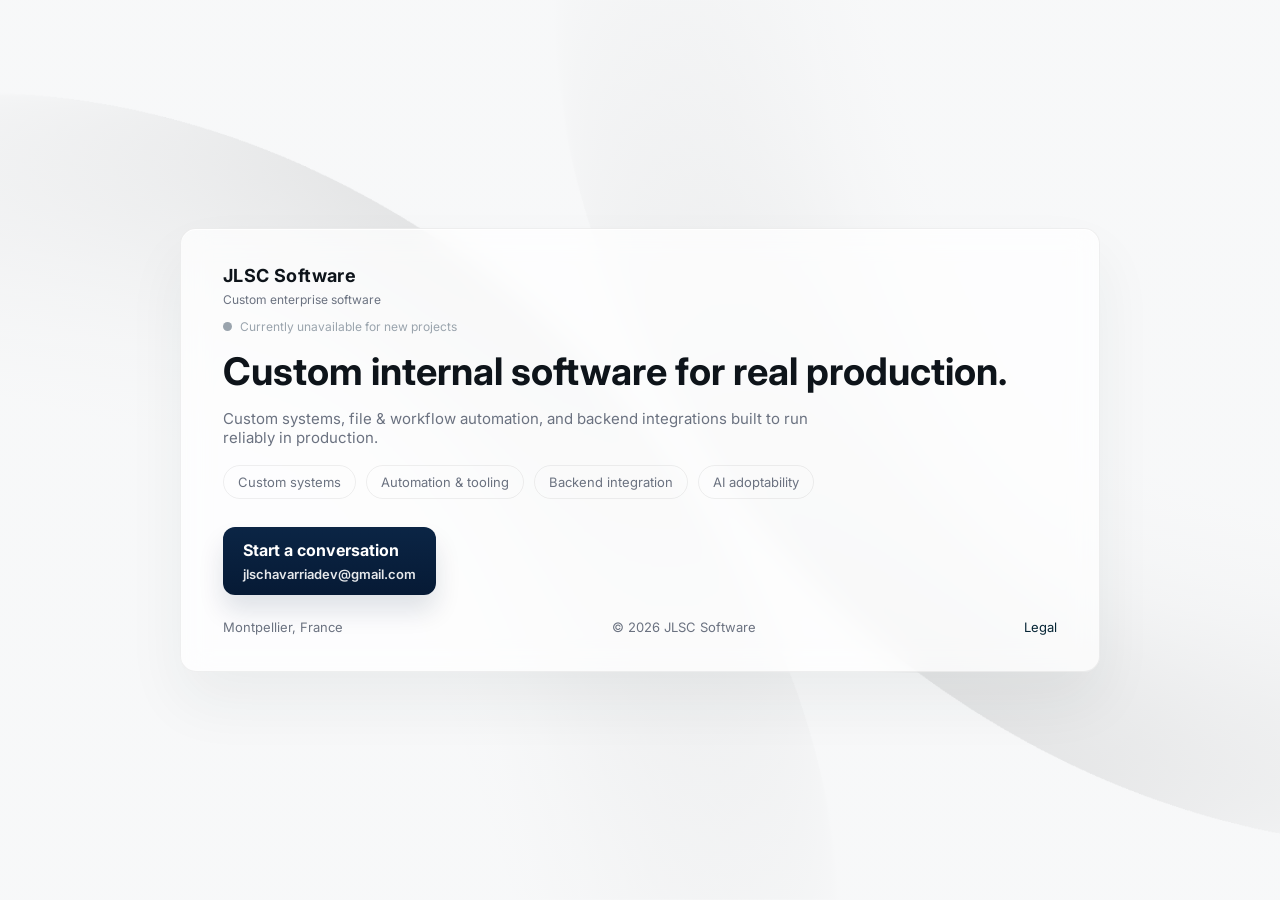
==== index.html @ e2b8649c "op" ====
<!doctype html>
<html lang="en">

<head>
    <meta charset="utf-8" />
    <meta name="viewport" content="width=device-width,initial-scale=1,viewport-fit=cover" />
    <title>JLSC Software — Custom enterprise software</title>
    <meta name="description"
        content="JLSC Software — Production-ready internal tools, workflow & file automation. Montpellier, France." />
    <meta name="theme-color" content="#07090b" />

    <!-- Favicons -->
    <link rel="icon" type="image/png" sizes="32x32" href="./JLSC logo.png">
    <link rel="apple-touch-icon" sizes="180x180" href="./JLSC logo.png">

    <!-- Font -->
    <link href="https://fonts.googleapis.com/css2?family=Inter:wght@300;400;600;700&display=swap" rel="stylesheet">

    <link rel="stylesheet" href="styles.css">
</head>

<body>
    <main class="stage" id="stage">
        <div class="card" role="region" aria-labelledby="brand-title">
            <div class="card-top">
                <div class="brand-row">
                    <div class="brand" id="brand-title">JLSC Software</div>
                    <div class="descriptor">Custom enterprise software</div>
                    <div class="availability unavailable" title="Currently not accepting new projects">Currently
                        unavailable for new projects</div>
                </div>
            </div>

            <h1 class="headline">Custom internal software for real production.</h1>
            <p class="sub">Custom systems, file & workflow automation, and backend integrations built to run reliably in
                production.</p>

            <ul class="tags" aria-hidden="true">
                <li>Custom systems</li>
                <li>Automation & tooling</li>
                <li>Backend integration</li>
                <li>AI adoptability</li>
            </ul>

            <div class="actions">
                <a class="btn" href="mailto:jlschavarriadev@gmail.com">
                    <span class="btn-main">Start a conversation</span>
                    <span class="btn-sub">jlschavarriadev@gmail.com</span>
                </a>
            </div>

            <div class="meta">
                <span>Montpellier, France</span>
                <span>© <span id="year"></span> JLSC Software</span>
                <a class="legal-link" href="/legal.html">Legal</a>
            </div>
        </div>
    </main>

    <script>

        document.getElementById('year').textContent = new Date().getFullYear();
        
    </script>

</body>

</html>
---- styles.css ----
:root{
  --text: #e6eef3;
  --muted: #9aa4ad;
  --primary: #0b2545;
  --accent: #08b6a8;
  --radius: 16px;
  --font: "Inter", system-ui, -apple-system, BlinkMacSystemFont, "Segoe UI", Roboto, "Helvetica Neue", Arial, sans-serif;
  --card-bg-dark: rgba(18,22,28,0.64);
  --card-bg-light: rgba(255,255,255,0.72);
}

/* reset */
*{box-sizing:border-box}
html,body{height:100%}
body{
  margin:0;
  font-family:var(--font);
  color:var(--text);
  overflow:hidden;
  --bg-dark-overlay: rgba(7,9,11,0.65);
  background-color:#07090b;
  background-image:
    linear-gradient(var(--bg-dark-overlay), var(--bg-dark-overlay)),
    url("./AdobeStock_1867431796.jpeg");
  background-size:cover;
  background-position:center;
  background-repeat:no-repeat;
  display:flex;
  align-items:center;
  justify-content:center;
  padding:24px;
}

/* layout */
.stage{width:100%;display:flex;justify-content:center}

/* card */
.card{
  width:min(920px,96%);
  padding:36px 42px;
  border-radius:var(--radius);
  display:flex;
  flex-direction:column;
  gap:18px;
  align-items:flex-start;

  /* glass */
  background: var(--card-bg-dark);
  backdrop-filter: blur(14px) saturate(140%);
  -webkit-backdrop-filter: blur(14px) saturate(140%);

  border:1px solid rgba(255,255,255,0.06);
  box-shadow:
    0 24px 60px rgba(3,7,12,0.66),
    inset 0 1px 0 rgba(255,255,255,0.02);
}

/* top row: brand + controls */
.card-top{display:flex;align-items:flex-start;width:100%;justify-content:space-between;gap:16px}
.brand-row{display:flex;flex-direction:column;gap:6px}
.brand{font-size:18px;font-weight:700;letter-spacing:0.4px}
.descriptor{font-size:12px;color:var(--muted)}
.availability{font-size:12px;color:var(--muted);display:inline-flex;align-items:center;gap:8px;margin-top:6px}
.availability::before{content:"";width:9px;height:9px;border-radius:999px;background:#7f8b92;display:inline-block}
.availability.unavailable{color:#9aa4ad}
.availability.unavailable::before{background:#9aa4ad}

/* controls */
.controls{display:flex;gap:8px;align-items:center}
.theme-toggle{
  background: transparent;border:1px solid rgba(255,255,255,0.04);
  padding:8px 10px;border-radius:8px;color:var(--text);cursor:pointer;font-size:16px;
  backdrop-filter: blur(6px);
}
.theme-toggle:hover{background:rgba(255,255,255,0.02)}

/* content */
.headline{margin:0;font-size:clamp(26px,4vw,38px);font-weight:700;line-height:1.05}
.sub{margin:0;max-width:75%;font-size:15px;color:var(--muted)}
.tags{display:flex;gap:10px;list-style:none;padding:0;margin:0 0 6px 0;flex-wrap:wrap}
.tags li{font-size:13px;padding:8px 14px;border-radius:999px;border:1px solid rgba(255,255,255,0.08);color:var(--muted);background:transparent}

/* actions */
.actions{margin-top:4px}
.btn{
  display:inline-flex;flex-direction:column;align-items:flex-start;gap:6px;
  padding:13px 20px;border-radius:12px;background:linear-gradient(180deg,var(--primary), #061a35);
  color:#fff;text-decoration:none;font-weight:700;box-shadow:0 12px 30px rgba(8,38,65,0.35);
}
.btn-sub{font-weight:600;opacity:0.9;font-size:13px;display:block}

/* meta row */
.meta{display:flex;gap:18px;color:var(--muted);font-size:13px;margin-top:6px;align-self:stretch;justify-content:space-between;align-items:center}
.legal-link{color:#8a4fed;text-decoration:none;font-size:13px}
.legal-link:hover{text-decoration:underline}

/* responsive adjustments */
@media (max-height:620px){ .card{padding:22px;gap:12px} .sub{max-width:100%} }
@media (max-width:420px){ .card{padding:18px} .brand{font-size:15px} .headline{font-size:20px} .meta{flex-direction:column;align-items:flex-start;gap:6px} }

/* -------------------------
   Light theme (prefers-color-scheme or data-theme=light)
   improved contrasts and softer shadows
   ------------------------- */

/* system preference */
@media (prefers-color-scheme: light){
  :root { color-scheme: light; }
  body{
    color:#0e141a;
    background-color: #f6f8fa;
    background-image:
      linear-gradient(rgba(246,247,248,0.82), rgba(246,247,248,0.82)),
      url("./Camada 1 (2)@300x-100.jpg");
    background-size:cover;background-position:center;
  }
  .card{
    background: var(--card-bg-light);
    border:1px solid rgba(0,0,0,0.06);
    box-shadow:
      0 30px 60px rgba(32,45,53,0.06),
      inset 0 1px 0 rgba(255,255,255,0.9);
  }
  .descriptor,.sub,.tags li,.meta{color:#6b7280}
  .tags li{border-color:rgba(0,0,0,0.06)}
  .theme-toggle{border-color:rgba(0,0,0,0.06);color:#0e141a}
  .btn{background: linear-gradient(180deg,#0b2545,#061a35);box-shadow: 0 16px 26px rgba(11,37,69,0.12)}
  .legal-link{color:#062535; text-decoration:none;font-size:13px}
}

/* explicit user choice override (button) */
:root[data-theme="light"] {
  color-scheme: light;
}
:root[data-theme="light"] body { /* not needed, just in case */ }

/* small legal page layout override (we reuse styles.css) */
.legal-page body{ background: #f8fafc; }
.legal-container{
  max-width:880px;margin:56px auto;padding:36px;background:transparent;color:inherit;font-size:15px;
}
.legal-container h1{font-size:22px;margin-bottom:6px}
.legal-container section{margin:18px 0}
.legal-container a{color:#0b2545}
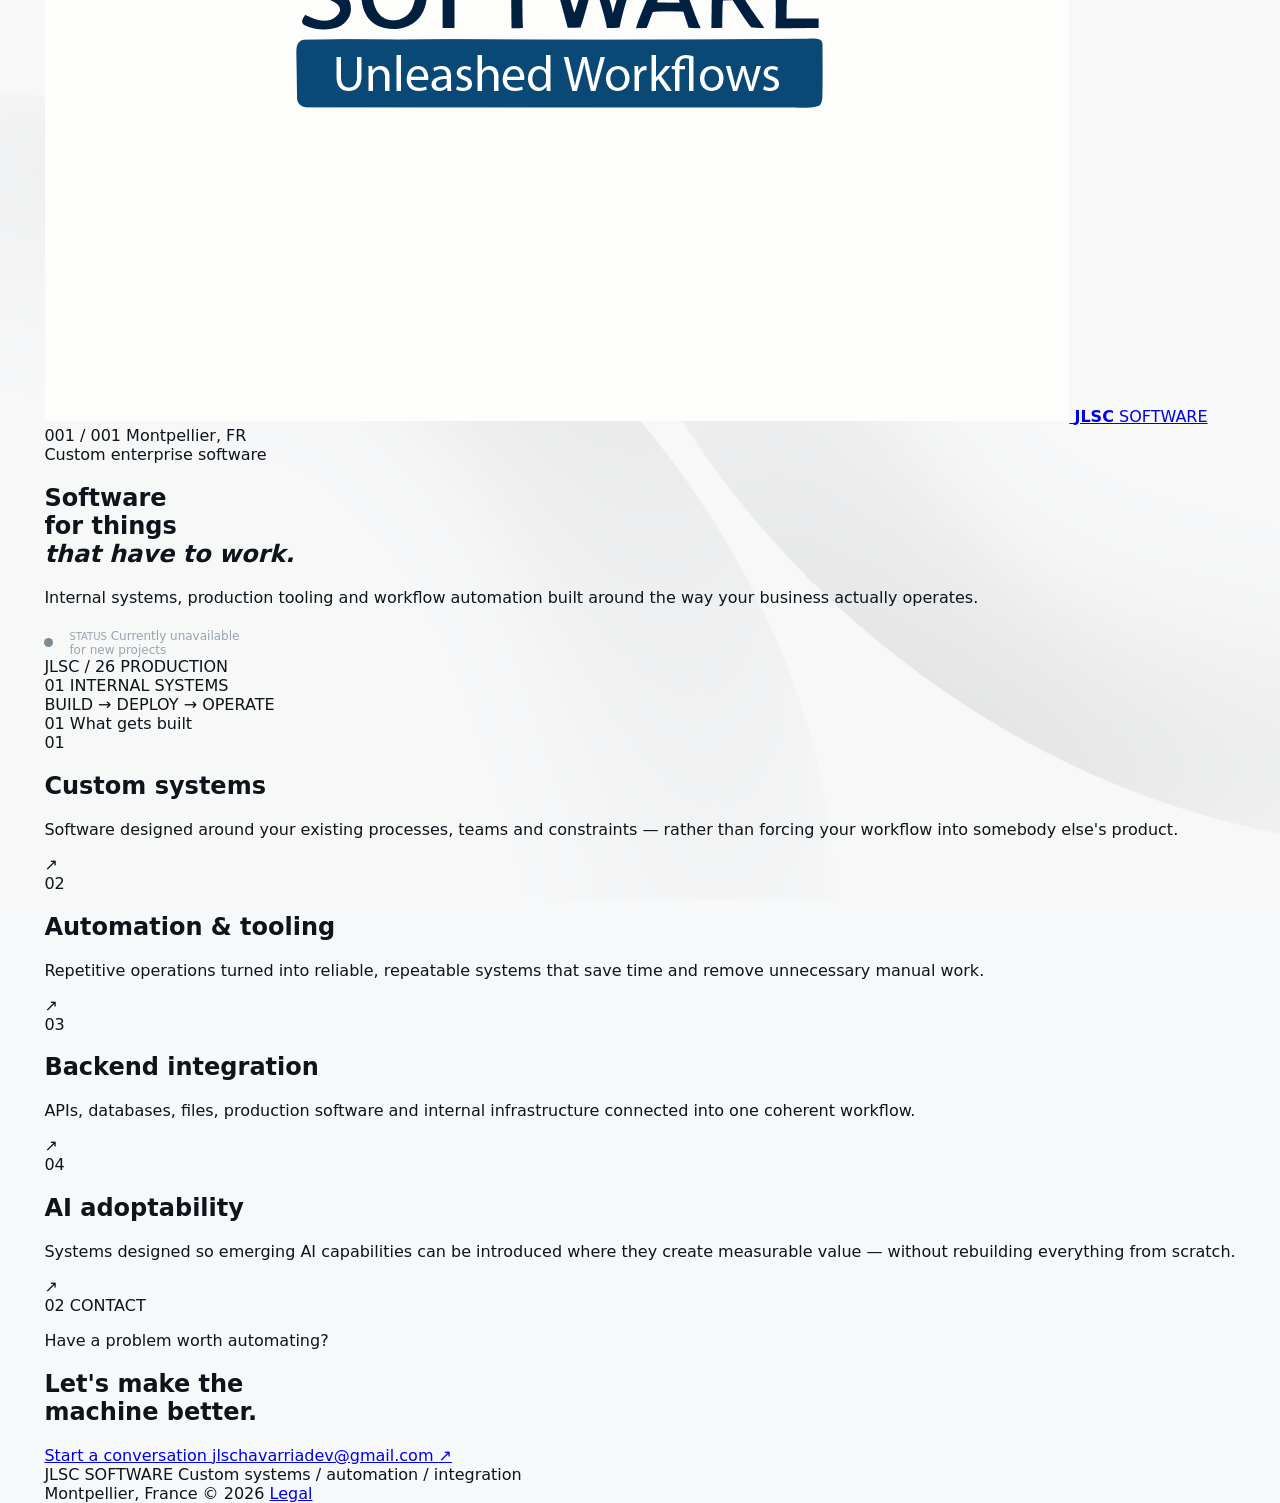
==== commit 106c4608: "Update metadata and content in index.html" ====
--- a/index.html
+++ b/index.html
@@ -3,66 +3,370 @@
 
 <head>
     <meta charset="utf-8" />
-    <meta name="viewport" content="width=device-width,initial-scale=1,viewport-fit=cover" />
-    <title>JLSC Software — Custom enterprise software</title>
-    <meta name="description"
-        content="JLSC Software — Production-ready internal tools, workflow & file automation. Montpellier, France." />
-    <meta name="theme-color" content="#07090b" />
-
-    <!-- Favicons -->
-    <link rel="icon" type="image/png" sizes="32x32" href="./JLSC logo.png">
-    <link rel="apple-touch-icon" sizes="180x180" href="./JLSC logo.png">
-
-    <!-- Font -->
-    <link href="https://fonts.googleapis.com/css2?family=Inter:wght@300;400;600;700&display=swap" rel="stylesheet">
-
-    <link rel="stylesheet" href="styles.css">
+    <meta name="viewport" content="width=device-width, initial-scale=1, viewport-fit=cover" />
+
+    <title>JLSC Software — Systems built for production</title>
+
+    <meta
+        name="description"
+        content="JLSC Software — Custom internal systems, workflow automation and production tooling. Montpellier, France."
+    />
+
+    <meta name="theme-color" content="#11110f" />
+
+    <link rel="icon" type="image/png" sizes="32x32" href="./JLSC logo.png" />
+    <link rel="apple-touch-icon" sizes="180x180" href="./JLSC logo.png" />
+
+    <!-- Fonts -->
+    <link rel="preconnect" href="https://fonts.googleapis.com" />
+    <link rel="preconnect" href="https://fonts.gstatic.com" crossorigin />
+
+    <link
+        href="https://fonts.googleapis.com/css2?family=DM+Mono:wght@300;400;500&family=Manrope:wght@400;500;600;700;800&display=swap"
+        rel="stylesheet"
+    />
+
+    <link rel="stylesheet" href="styles.css" />
 </head>
 
 <body>
-    <main class="stage" id="stage">
-        <div class="card" role="region" aria-labelledby="brand-title">
-            <div class="card-top">
-                <div class="brand-row">
-                    <div class="brand" id="brand-title">JLSC Software</div>
-                    <div class="descriptor">Custom enterprise software</div>
-                    <div class="availability unavailable" title="Currently not accepting new projects">Currently
-                        unavailable for new projects</div>
-                </div>
-            </div>
-
-            <h1 class="headline">Custom internal software for real production.</h1>
-            <p class="sub">Custom systems, file & workflow automation, and backend integrations built to run reliably in
-                production.</p>
-
-            <ul class="tags" aria-hidden="true">
-                <li>Custom systems</li>
-                <li>Automation & tooling</li>
-                <li>Backend integration</li>
-                <li>AI adoptability</li>
-            </ul>
-
-            <div class="actions">
-                <a class="btn" href="mailto:jlschavarriadev@gmail.com">
-                    <span class="btn-main">Start a conversation</span>
-                    <span class="btn-sub">jlschavarriadev@gmail.com</span>
+
+    <div class="noise" aria-hidden="true"></div>
+
+    <div class="grid" aria-hidden="true"></div>
+
+    <main class="site">
+
+        <!-- ─────────────────────────────────────────────
+             HEADER
+        ───────────────────────────────────────────── -->
+
+        <header class="header">
+
+            <a class="identity" href="/" aria-label="JLSC Software home">
+
+                <span class="identity-mark">
+                    <img src="./JLSC logo.png" alt="" />
+                </span>
+
+                <span class="identity-text">
+                    <strong>JLSC</strong>
+                    <span>SOFTWARE</span>
+                </span>
+
+            </a>
+
+            <div class="header-meta">
+
+                <span class="header-index">001 / 001</span>
+
+                <span class="location">
+                    <i></i>
+                    Montpellier, FR
+                </span>
+
+            </div>
+
+        </header>
+
+
+        <!-- ─────────────────────────────────────────────
+             HERO
+        ───────────────────────────────────────────── -->
+
+        <section class="hero">
+
+            <div class="hero-copy">
+
+                <div class="eyebrow">
+                    <span class="eyebrow-line"></span>
+                    <span>Custom enterprise software</span>
+                </div>
+
+                <h1>
+                    Software<br />
+                    for things<br />
+                    <em>that have to work.</em>
+                </h1>
+
+                <div class="hero-bottom">
+
+                    <p class="intro">
+                        Internal systems, production tooling and workflow
+                        automation built around the way your business
+                        actually operates.
+                    </p>
+
+                    <div class="availability">
+
+                        <span class="status-dot"></span>
+
+                        <span>
+                            <small>STATUS</small>
+                            Currently unavailable<br />
+                            for new projects
+                        </span>
+
+                    </div>
+
+                </div>
+
+            </div>
+
+
+            <!-- Visual panel -->
+
+            <div class="visual">
+
+                <div class="visual-image"></div>
+
+                <div class="visual-overlay"></div>
+
+                <div class="visual-label label-top">
+                    <span>JLSC / 26</span>
+                    <span>PRODUCTION</span>
+                </div>
+
+                <div class="visual-label label-bottom">
+                    <span>01</span>
+                    <span>INTERNAL SYSTEMS</span>
+                </div>
+
+                <div class="visual-cross cross-one"></div>
+                <div class="visual-cross cross-two"></div>
+
+                <div class="visual-caption">
+                    <span>BUILD</span>
+                    <span>→</span>
+                    <span>DEPLOY</span>
+                    <span>→</span>
+                    <span>OPERATE</span>
+                </div>
+
+            </div>
+
+        </section>
+
+
+        <!-- ─────────────────────────────────────────────
+             SERVICES
+        ───────────────────────────────────────────── -->
+
+        <section class="services">
+
+            <div class="section-heading">
+
+                <span class="section-number">01</span>
+
+                <span class="section-title">
+                    What gets built
+                </span>
+
+                <span class="section-rule"></span>
+
+            </div>
+
+
+            <div class="service-grid">
+
+                <article class="service">
+
+                    <span class="service-number">01</span>
+
+                    <h2>Custom systems</h2>
+
+                    <p>
+                        Software designed around your existing processes,
+                        teams and constraints — rather than forcing your
+                        workflow into somebody else's product.
+                    </p>
+
+                    <span class="service-arrow">↗</span>
+
+                </article>
+
+
+                <article class="service">
+
+                    <span class="service-number">02</span>
+
+                    <h2>Automation & tooling</h2>
+
+                    <p>
+                        Repetitive operations turned into reliable,
+                        repeatable systems that save time and remove
+                        unnecessary manual work.
+                    </p>
+
+                    <span class="service-arrow">↗</span>
+
+                </article>
+
+
+                <article class="service">
+
+                    <span class="service-number">03</span>
+
+                    <h2>Backend integration</h2>
+
+                    <p>
+                        APIs, databases, files, production software and
+                        internal infrastructure connected into one coherent
+                        workflow.
+                    </p>
+
+                    <span class="service-arrow">↗</span>
+
+                </article>
+
+
+                <article class="service">
+
+                    <span class="service-number">04</span>
+
+                    <h2>AI adoptability</h2>
+
+                    <p>
+                        Systems designed so emerging AI capabilities can be
+                        introduced where they create measurable value —
+                        without rebuilding everything from scratch.
+                    </p>
+
+                    <span class="service-arrow">↗</span>
+
+                </article>
+
+            </div>
+
+        </section>
+
+
+        <!-- ─────────────────────────────────────────────
+             CTA
+        ───────────────────────────────────────────── -->
+
+        <section class="contact">
+
+            <div class="contact-index">
+                <span>02</span>
+                <span>CONTACT</span>
+            </div>
+
+            <div class="contact-main">
+
+                <p class="contact-kicker">
+                    Have a problem worth automating?
+                </p>
+
+                <h2>
+                    Let's make the<br />
+                    machine better.
+                </h2>
+
+                <a
+                    class="contact-button"
+                    href="mailto:jlschavarriadev@gmail.com"
+                >
+
+                    <span class="button-label">
+                        Start a conversation
+                    </span>
+
+                    <span class="button-email">
+                        jlschavarriadev@gmail.com
+                    </span>
+
+                    <span class="button-arrow">
+                        ↗
+                    </span>
+
                 </a>
-            </div>
-
-            <div class="meta">
-                <span>Montpellier, France</span>
-                <span>© <span id="year"></span> JLSC Software</span>
-                <a class="legal-link" href="/legal.html">Legal</a>
-            </div>
-        </div>
+
+            </div>
+
+        </section>
+
+
+        <!-- ─────────────────────────────────────────────
+             FOOTER
+        ───────────────────────────────────────────── -->
+
+        <footer class="footer">
+
+            <div class="footer-left">
+
+                <span class="footer-brand">
+                    JLSC SOFTWARE
+                </span>
+
+                <span>
+                    Custom systems / automation / integration
+                </span>
+
+            </div>
+
+            <div class="footer-right">
+
+                <span>
+                    Montpellier, France
+                </span>
+
+                <span>
+                    © <span id="year"></span>
+                </span>
+
+                <a href="./legal.html">
+                    Legal
+                </a>
+
+            </div>
+
+        </footer>
+
     </main>
 
+
     <script>
-
-        document.getElementById('year').textContent = new Date().getFullYear();
-        
+        document.getElementById("year").textContent =
+            new Date().getFullYear();
+
+
+        /*
+         * Very subtle pointer interaction.
+         * The image shifts by only a few pixels,
+         * giving the page a little life without
+         * turning it into an animation showcase.
+         */
+
+        const visual = document.querySelector(".visual");
+
+        if (visual && window.matchMedia("(pointer: fine)").matches) {
+
+            visual.addEventListener("mousemove", (event) => {
+
+                const rect = visual.getBoundingClientRect();
+
+                const x =
+                    ((event.clientX - rect.left) / rect.width - 0.5) * 2;
+
+                const y =
+                    ((event.clientY - rect.top) / rect.height - 0.5) * 2;
+
+                visual.style.setProperty("--mx", `${x * 8}px`);
+                visual.style.setProperty("--my", `${y * 8}px`);
+
+            });
+
+            visual.addEventListener("mouseleave", () => {
+
+                visual.style.setProperty("--mx", "0px");
+                visual.style.setProperty("--my", "0px");
+
+            });
+
+        }
     </script>
 
 </body>
 
-</html>+</html>
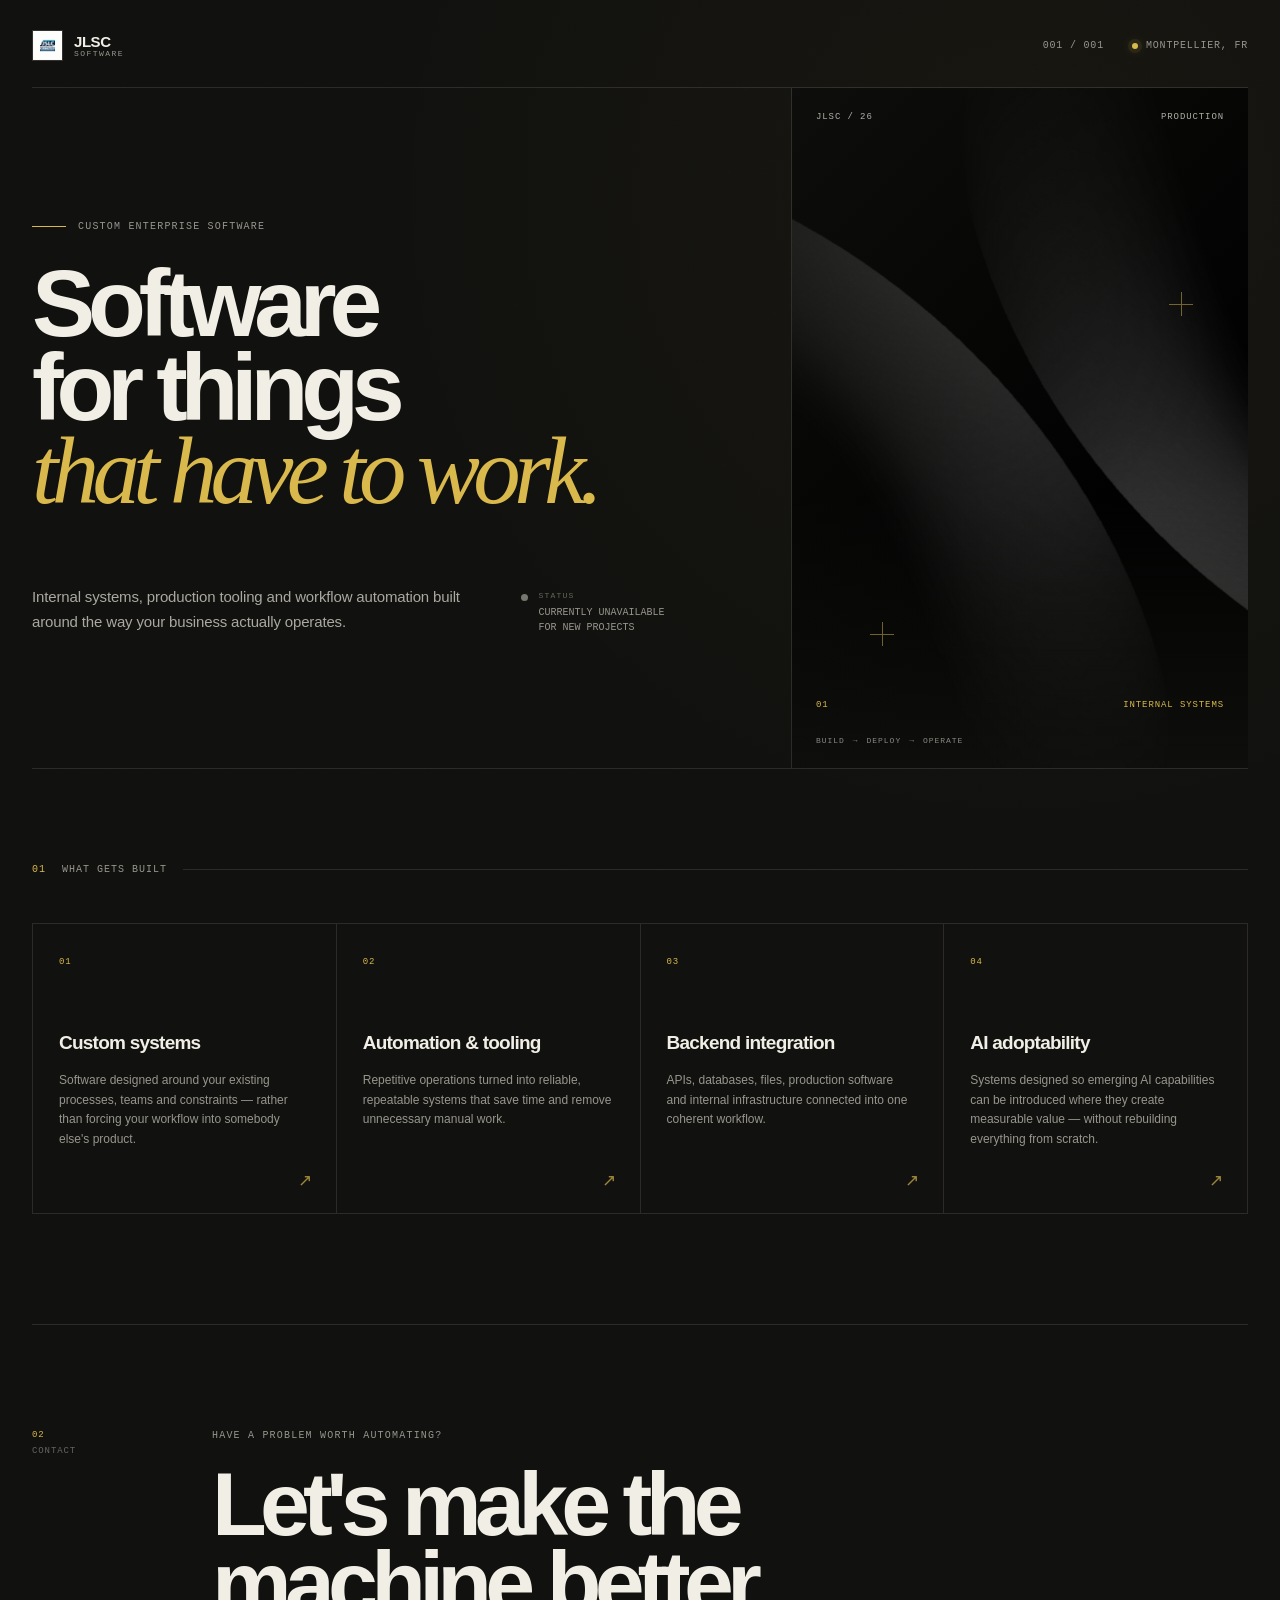
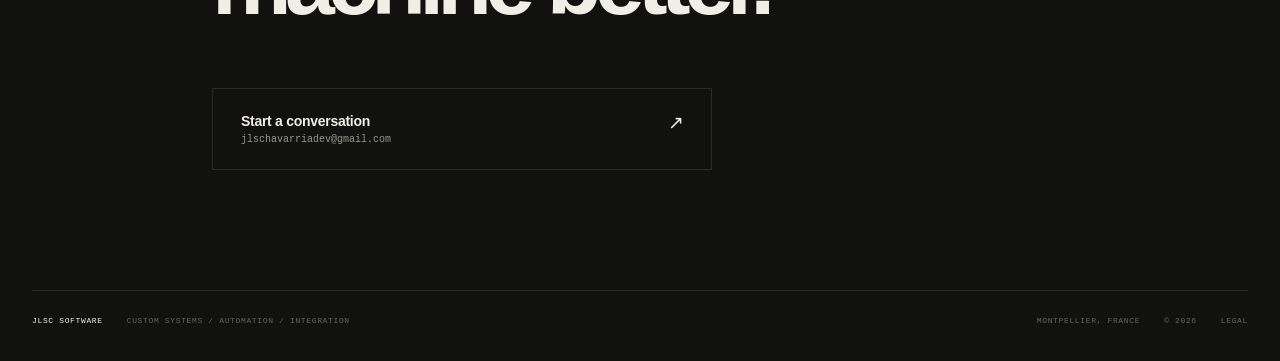
==== commit 0159b267: "Update index.html" ====
--- a/index.html
+++ b/index.html
@@ -26,27 +26,1331 @@
         rel="stylesheet"
     />
 
-    <link rel="stylesheet" href="styles.css" />
+    <style>
+
+        /* =========================================================
+           JLSC SOFTWARE
+           ========================================================= */
+
+        :root {
+            --bg: #11110f;
+            --bg-soft: #171714;
+
+            --text: #f1eee5;
+            --muted: #97958d;
+            --muted-dark: #66655f;
+
+            --accent: #d9b84c;
+            --accent-soft: rgba(217, 184, 76, 0.15);
+
+            --line: rgba(241, 238, 229, 0.12);
+            --line-soft: rgba(241, 238, 229, 0.07);
+
+            --serif: Georgia, "Times New Roman", serif;
+
+            --sans:
+                "Manrope",
+                -apple-system,
+                BlinkMacSystemFont,
+                "Segoe UI",
+                sans-serif;
+
+            --mono:
+                "DM Mono",
+                "SFMono-Regular",
+                Consolas,
+                monospace;
+
+            --max-width: 1440px;
+        }
+
+
+        /* =========================================================
+           RESET
+           ========================================================= */
+
+        * {
+            box-sizing: border-box;
+        }
+
+        html {
+            min-height: 100%;
+            background: var(--bg);
+            scroll-behavior: smooth;
+        }
+
+        body {
+            min-height: 100vh;
+            margin: 0;
+
+            background:
+                radial-gradient(
+                    circle at 80% 10%,
+                    rgba(217, 184, 76, 0.035),
+                    transparent 32%
+                ),
+                var(--bg);
+
+            color: var(--text);
+
+            font-family: var(--sans);
+
+            overflow-x: hidden;
+        }
+
+        a {
+            color: inherit;
+        }
+
+        a,
+        button {
+            -webkit-tap-highlight-color: transparent;
+        }
+
+
+        /* =========================================================
+           ATMOSPHERE
+           ========================================================= */
+
+        .noise {
+            position: fixed;
+            inset: 0;
+
+            z-index: 20;
+
+            pointer-events: none;
+
+            opacity: 0.035;
+
+            background-image: url("data:image/svg+xml,%3Csvg viewBox='0 0 180 180' xmlns='http://www.w3.org/2000/svg'%3E%3Cfilter id='n'%3E%3CfeTurbulence type='fractalNoise' baseFrequency='.9' numOctaves='4' stitchTiles='stitch'/%3E%3C/filter%3E%3Crect width='100%25' height='100%25' filter='url(%23n)' opacity='.8'/%3E%3C/svg%3E");
+
+            mix-blend-mode: soft-light;
+        }
+
+
+        .grid {
+            position: fixed;
+            inset: 0;
+
+            pointer-events: none;
+
+            opacity: 0.035;
+
+            background-image:
+                linear-gradient(
+                    90deg,
+                    transparent 49.9%,
+                    rgba(255,255,255,0.5) 50%,
+                    transparent 50.1%
+                ),
+                linear-gradient(
+                    0deg,
+                    transparent 49.9%,
+                    rgba(255,255,255,0.5) 50%,
+                    transparent 50.1%
+                );
+
+            background-size: 120px 120px;
+        }
+
+
+        /* =========================================================
+           SITE
+           ========================================================= */
+
+        .site {
+            position: relative;
+
+            width: min(
+                var(--max-width),
+                calc(100% - 64px)
+            );
+
+            margin: 0 auto;
+
+            padding: 30px 0 34px;
+        }
+
+
+        /* =========================================================
+           HEADER
+           ========================================================= */
+
+        .header {
+            display: flex;
+
+            align-items: center;
+            justify-content: space-between;
+
+            padding-bottom: 26px;
+
+            border-bottom: 1px solid var(--line);
+
+            animation: appear 0.8s ease both;
+        }
+
+
+        .identity {
+            display: inline-flex;
+
+            align-items: center;
+
+            gap: 11px;
+
+            text-decoration: none;
+        }
+
+
+        .identity-mark {
+            width: 31px;
+            height: 31px;
+
+            display: grid;
+            place-items: center;
+
+            overflow: hidden;
+
+            border: 1px solid var(--line);
+
+            background: #171714;
+        }
+
+
+        .identity-mark img {
+            width: 100%;
+            height: 100%;
+
+            object-fit: contain;
+        }
+
+
+        .identity-text {
+            display: flex;
+
+            flex-direction: column;
+
+            gap: 1px;
+
+            line-height: 1;
+        }
+
+
+        .identity-text strong {
+            font-size: 15px;
+
+            font-weight: 800;
+
+            letter-spacing: -0.03em;
+        }
+
+
+        .identity-text span {
+            color: var(--muted);
+
+            font-family: var(--mono);
+
+            font-size: 8px;
+
+            letter-spacing: 0.18em;
+        }
+
+
+        .header-meta {
+            display: flex;
+
+            align-items: center;
+
+            gap: 28px;
+
+            color: var(--muted);
+
+            font-family: var(--mono);
+
+            font-size: 10px;
+
+            letter-spacing: 0.08em;
+
+            text-transform: uppercase;
+        }
+
+
+        .location {
+            display: flex;
+
+            align-items: center;
+
+            gap: 8px;
+        }
+
+
+        .location i {
+            width: 6px;
+            height: 6px;
+
+            border-radius: 50%;
+
+            background: var(--accent);
+
+            box-shadow:
+                0 0 0 4px rgba(217,184,76,0.08),
+                0 0 12px rgba(217,184,76,0.4);
+        }
+
+
+        /* =========================================================
+           HERO
+           ========================================================= */
+
+        .hero {
+            display: grid;
+
+            grid-template-columns:
+                minmax(0, 1.25fr)
+                minmax(360px, 0.75fr);
+
+            min-height: 680px;
+
+            border-bottom: 1px solid var(--line);
+
+            animation: appear 0.9s 0.08s ease both;
+        }
+
+
+        .hero-copy {
+            display: flex;
+
+            flex-direction: column;
+
+            justify-content: center;
+
+            padding:
+                90px
+                clamp(40px, 7vw, 110px)
+                90px
+                0;
+
+            border-right: 1px solid var(--line);
+        }
+
+
+        .eyebrow {
+            display: flex;
+
+            align-items: center;
+
+            gap: 12px;
+
+            margin-bottom: 30px;
+
+            color: var(--muted);
+
+            font-family: var(--mono);
+
+            font-size: 10px;
+
+            letter-spacing: 0.12em;
+
+            text-transform: uppercase;
+        }
+
+
+        .eyebrow-line {
+            width: 34px;
+            height: 1px;
+
+            background: var(--accent);
+        }
+
+
+        .hero h1 {
+            max-width: 850px;
+
+            margin: 0;
+
+            font-size:
+                clamp(
+                    60px,
+                    7.4vw,
+                    112px
+                );
+
+            line-height: 0.88;
+
+            letter-spacing: -0.075em;
+
+            font-weight: 700;
+        }
+
+
+        .hero h1 em {
+            color: var(--accent);
+
+            font-family: var(--serif);
+
+            font-weight: 400;
+
+            letter-spacing: -0.07em;
+        }
+
+
+        .hero-bottom {
+            display: grid;
+
+            grid-template-columns:
+                minmax(240px, 1fr)
+                auto;
+
+            gap: 50px;
+
+            align-items: end;
+
+            margin-top: 70px;
+
+            max-width: 760px;
+        }
+
+
+        .intro {
+            max-width: 470px;
+
+            margin: 0;
+
+            color: #aaa8a0;
+
+            font-size: 15px;
+
+            line-height: 1.7;
+
+            letter-spacing: -0.01em;
+        }
+
+
+        /* =========================================================
+           AVAILABILITY
+           ========================================================= */
+
+        .availability {
+            display: flex;
+
+            align-items: flex-start;
+
+            gap: 10px;
+
+            min-width: 180px;
+
+            color: var(--muted);
+
+            font-family: var(--mono);
+
+            font-size: 10px;
+
+            line-height: 1.5;
+
+            text-transform: uppercase;
+        }
+
+
+        .availability small {
+            display: block;
+
+            margin-bottom: 3px;
+
+            color: var(--muted-dark);
+
+            font-size: 8px;
+
+            letter-spacing: 0.15em;
+        }
+
+
+        .status-dot {
+            width: 7px;
+            height: 7px;
+
+            flex: 0 0 auto;
+
+            margin-top: 4px;
+
+            border-radius: 50%;
+
+            background: #77766f;
+        }
+
+
+        /* =========================================================
+           VISUAL
+           ========================================================= */
+
+        .visual {
+            position: relative;
+
+            min-height: 680px;
+
+            overflow: hidden;
+
+            background: #181815;
+
+            --mx: 0px;
+            --my: 0px;
+        }
+
+
+        .visual-image {
+            position: absolute;
+
+            inset: -14px;
+
+            background-image:
+                url("./AdobeStock_1867431796.jpeg");
+
+            background-size: cover;
+
+            background-position: center;
+
+            filter:
+                grayscale(0.35)
+                contrast(1.1)
+                brightness(0.62);
+
+            transform:
+                translate3d(
+                    var(--mx),
+                    var(--my),
+                    0
+                )
+                scale(1.035);
+
+            transition:
+                transform 0.7s cubic-bezier(.2,.7,.2,1);
+
+            will-change: transform;
+        }
+
+
+        .visual-overlay {
+            position: absolute;
+
+            inset: 0;
+
+            background:
+                linear-gradient(
+                    135deg,
+                    rgba(17,17,15,0.8),
+                    rgba(17,17,15,0.05) 65%
+                ),
+                linear-gradient(
+                    0deg,
+                    rgba(17,17,15,0.8),
+                    transparent 40%
+                );
+        }
+
+
+        .visual-label {
+            position: absolute;
+
+            left: 24px;
+            right: 24px;
+
+            display: flex;
+
+            justify-content: space-between;
+
+            color: rgba(241,238,229,0.72);
+
+            font-family: var(--mono);
+
+            font-size: 9px;
+
+            letter-spacing: 0.1em;
+        }
+
+
+        .label-top {
+            top: 24px;
+        }
+
+
+        .label-bottom {
+            bottom: 58px;
+
+            color: var(--accent);
+        }
+
+
+        .visual-caption {
+            position: absolute;
+
+            bottom: 23px;
+
+            left: 24px;
+
+            display: flex;
+
+            gap: 8px;
+
+            color: rgba(241,238,229,0.55);
+
+            font-family: var(--mono);
+
+            font-size: 8px;
+
+            letter-spacing: 0.12em;
+        }
+
+
+        /* Crosshair details */
+
+        .visual-cross {
+            position: absolute;
+
+            width: 24px;
+            height: 24px;
+
+            opacity: 0.5;
+        }
+
+
+        .visual-cross::before,
+        .visual-cross::after {
+            content: "";
+
+            position: absolute;
+
+            background: var(--accent);
+        }
+
+
+        .visual-cross::before {
+            top: 50%;
+            left: 0;
+            right: 0;
+
+            height: 1px;
+        }
+
+
+        .visual-cross::after {
+            left: 50%;
+            top: 0;
+            bottom: 0;
+
+            width: 1px;
+        }
+
+
+        .cross-one {
+            top: 30%;
+            right: 12%;
+        }
+
+
+        .cross-two {
+            bottom: 18%;
+            left: 17%;
+        }
+
+
+        /* =========================================================
+           SERVICES
+           ========================================================= */
+
+        .services {
+            padding: 95px 0 110px;
+
+            border-bottom: 1px solid var(--line);
+        }
+
+
+        .section-heading {
+            display: flex;
+
+            align-items: center;
+
+            gap: 16px;
+
+            margin-bottom: 48px;
+
+            color: var(--muted);
+
+            font-family: var(--mono);
+
+            font-size: 10px;
+
+            letter-spacing: 0.1em;
+
+            text-transform: uppercase;
+        }
+
+
+        .section-number {
+            color: var(--accent);
+        }
+
+
+        .section-title {
+            white-space: nowrap;
+        }
+
+
+        .section-rule {
+            width: 100%;
+            height: 1px;
+
+            background: var(--line);
+        }
+
+
+        .service-grid {
+            display: grid;
+
+            grid-template-columns:
+                repeat(4, 1fr);
+
+            border-top: 1px solid var(--line);
+
+            border-left: 1px solid var(--line);
+        }
+
+
+        .service {
+            position: relative;
+
+            min-height: 290px;
+
+            padding: 26px;
+
+            border-right: 1px solid var(--line);
+            border-bottom: 1px solid var(--line);
+
+            transition:
+                background 0.3s ease,
+                transform 0.3s ease;
+        }
+
+
+        .service:hover {
+            background: rgba(217,184,76,0.035);
+
+            transform: translateY(-3px);
+        }
+
+
+        .service-number {
+            color: var(--accent);
+
+            font-family: var(--mono);
+
+            font-size: 9px;
+
+            letter-spacing: 0.1em;
+        }
+
+
+        .service h2 {
+            margin:
+                65px 0 17px;
+
+            max-width: 210px;
+
+            font-size: 19px;
+
+            line-height: 1.1;
+
+            letter-spacing: -0.04em;
+        }
+
+
+        .service p {
+            max-width: 250px;
+
+            margin: 0;
+
+            color: var(--muted);
+
+            font-size: 12px;
+
+            line-height: 1.65;
+        }
+
+
+        .service-arrow {
+            position: absolute;
+
+            right: 24px;
+            bottom: 22px;
+
+            color: var(--accent);
+
+            font-size: 17px;
+
+            opacity: 0.7;
+
+            transition:
+                transform 0.3s ease;
+        }
+
+
+        .service:hover .service-arrow {
+            transform:
+                translate(3px, -3px);
+        }
+
+
+        /* =========================================================
+           CONTACT
+           ========================================================= */
+
+        .contact {
+            display: grid;
+
+            grid-template-columns: 180px 1fr;
+
+            padding: 105px 0 120px;
+        }
+
+
+        .contact-index {
+            display: flex;
+
+            flex-direction: column;
+
+            gap: 6px;
+
+            color: var(--muted-dark);
+
+            font-family: var(--mono);
+
+            font-size: 9px;
+
+            letter-spacing: 0.1em;
+        }
+
+
+        .contact-index span:first-child {
+            color: var(--accent);
+        }
+
+
+        .contact-main {
+            max-width: 850px;
+        }
+
+
+        .contact-kicker {
+            margin: 0 0 24px;
+
+            color: var(--muted);
+
+            font-family: var(--mono);
+
+            font-size: 10px;
+
+            letter-spacing: 0.12em;
+
+            text-transform: uppercase;
+        }
+
+
+        .contact h2 {
+            margin: 0;
+
+            font-size:
+                clamp(
+                    52px,
+                    7vw,
+                    104px
+                );
+
+            line-height: 0.88;
+
+            letter-spacing: -0.075em;
+        }
+
+
+        .contact-button {
+            position: relative;
+
+            display: flex;
+
+            flex-direction: column;
+
+            width: min(500px, 100%);
+
+            margin-top: 65px;
+
+            padding: 24px 28px;
+
+            overflow: hidden;
+
+            border: 1px solid var(--line);
+
+            background: transparent;
+
+            text-decoration: none;
+
+            transition:
+                border-color 0.3s ease,
+                background 0.3s ease;
+        }
+
+
+        .contact-button::before {
+            content: "";
+
+            position: absolute;
+
+            inset: 0;
+
+            width: 0;
+
+            background: var(--accent);
+
+            transition:
+                width 0.45s cubic-bezier(.2,.7,.2,1);
+        }
+
+
+        .contact-button:hover::before {
+            width: 100%;
+        }
+
+
+        .button-label,
+        .button-email,
+        .button-arrow {
+            position: relative;
+
+            z-index: 1;
+        }
+
+
+        .button-label {
+            font-size: 14px;
+
+            font-weight: 700;
+
+            letter-spacing: -0.02em;
+
+            transition:
+                color 0.3s ease;
+        }
+
+
+        .button-email {
+            margin-top: 5px;
+
+            color: var(--muted);
+
+            font-family: var(--mono);
+
+            font-size: 10px;
+
+            transition:
+                color 0.3s ease;
+        }
+
+
+        .button-arrow {
+            position: absolute;
+
+            top: 22px;
+            right: 27px;
+
+            font-size: 19px;
+
+            transition:
+                color 0.3s ease,
+                transform 0.3s ease;
+        }
+
+
+        .contact-button:hover .button-label,
+        .contact-button:hover .button-email,
+        .contact-button:hover .button-arrow {
+            color: #171714;
+        }
+
+
+        .contact-button:hover .button-arrow {
+            transform:
+                translate(3px, -3px);
+        }
+
+
+        /* =========================================================
+           FOOTER
+           ========================================================= */
+
+        .footer {
+            display: flex;
+
+            align-items: flex-end;
+            justify-content: space-between;
+
+            padding-top: 24px;
+
+            border-top: 1px solid var(--line);
+
+            color: var(--muted-dark);
+
+            font-family: var(--mono);
+
+            font-size: 8px;
+
+            line-height: 1.5;
+
+            letter-spacing: 0.08em;
+
+            text-transform: uppercase;
+        }
+
+
+        .footer-left,
+        .footer-right {
+            display: flex;
+
+            gap: 24px;
+
+            align-items: center;
+        }
+
+
+        .footer-brand {
+            color: var(--text);
+        }
+
+
+        .footer a {
+            text-decoration: none;
+
+            transition:
+                color 0.2s ease;
+        }
+
+
+        .footer a:hover {
+            color: var(--accent);
+        }
+
+
+        /* =========================================================
+           ANIMATION
+           ========================================================= */
+
+        @keyframes appear {
+
+            from {
+                opacity: 0;
+
+                transform:
+                    translateY(12px);
+            }
+
+            to {
+                opacity: 1;
+
+                transform:
+                    translateY(0);
+            }
+
+        }
+
+
+        @media (prefers-reduced-motion: reduce) {
+
+            *,
+            *::before,
+            *::after {
+
+                animation-duration: 0.01ms !important;
+                animation-iteration-count: 1 !important;
+                transition-duration: 0.01ms !important;
+
+            }
+
+        }
+
+
+        /* =========================================================
+           TABLET
+           ========================================================= */
+
+        @media (max-width: 1050px) {
+
+            .site {
+                width:
+                    min(
+                        100% - 42px,
+                        var(--max-width)
+                    );
+            }
+
+
+            .hero {
+                grid-template-columns:
+                    minmax(0, 1fr)
+                    minmax(300px, 0.65fr);
+            }
+
+
+            .hero-copy {
+                padding-right: 50px;
+            }
+
+
+            .hero-bottom {
+                grid-template-columns: 1fr;
+
+                gap: 30px;
+
+                margin-top: 55px;
+            }
+
+
+            .service-grid {
+                grid-template-columns:
+                    repeat(2, 1fr);
+            }
+
+        }
+
+
+        /* =========================================================
+           MOBILE
+           ========================================================= */
+
+        @media (max-width: 720px) {
+
+            .site {
+                width:
+                    calc(100% - 32px);
+
+                padding-top: 18px;
+            }
+
+
+            .header {
+                padding-bottom: 18px;
+            }
+
+
+            .header-index {
+                display: none;
+            }
+
+
+            .header-meta {
+                font-size: 8px;
+            }
+
+
+            .hero {
+                display: flex;
+
+                flex-direction: column;
+
+                min-height: auto;
+            }
+
+
+            .hero-copy {
+                padding:
+                    70px
+                    0
+                    55px;
+
+                border-right: none;
+            }
+
+
+            .hero h1 {
+                font-size:
+                    clamp(
+                        52px,
+                        16vw,
+                        82px
+                    );
+            }
+
+
+            .hero-bottom {
+                margin-top: 45px;
+            }
+
+
+            .intro {
+                font-size: 14px;
+            }
+
+
+            .visual {
+                min-height: 420px;
+            }
+
+
+            .services {
+                padding:
+                    70px 0 75px;
+            }
+
+
+            .service-grid {
+                grid-template-columns: 1fr;
+            }
+
+
+            .service {
+                min-height: 245px;
+            }
+
+
+            .service h2 {
+                margin-top: 50px;
+            }
+
+
+            .contact {
+                display: block;
+
+                padding:
+                    75px
+                    0
+                    85px;
+            }
+
+
+            .contact-index {
+                margin-bottom: 50px;
+            }
+
+
+            .contact h2 {
+                font-size:
+                    clamp(
+                        52px,
+                        15vw,
+                        76px
+                    );
+            }
+
+
+            .contact-button {
+                margin-top: 45px;
+            }
+
+
+            .footer {
+                flex-direction: column;
+
+                align-items: flex-start;
+
+                gap: 18px;
+
+                padding-bottom: 12px;
+            }
+
+
+            .footer-left,
+            .footer-right {
+                flex-wrap: wrap;
+
+                gap: 10px 18px;
+            }
+
+        }
+
+
+        /* =========================================================
+           SMALL MOBILE
+           ========================================================= */
+
+        @media (max-width: 420px) {
+
+            .site {
+                width:
+                    calc(100% - 24px);
+            }
+
+
+            .identity-mark {
+                width: 27px;
+                height: 27px;
+            }
+
+
+            .identity-text strong {
+                font-size: 13px;
+            }
+
+
+            .location {
+                font-size: 8px;
+            }
+
+
+            .hero-copy {
+                padding-top: 55px;
+            }
+
+
+            .hero h1 {
+                font-size: 49px;
+            }
+
+
+            .visual {
+                min-height: 340px;
+            }
+
+
+            .visual-caption {
+                font-size: 7px;
+
+                gap: 5px;
+            }
+
+
+            .contact h2 {
+                font-size: 48px;
+            }
+
+
+            .button-arrow {
+                right: 18px;
+            }
+
+        }
+
+    </style>
 </head>
 
+
 <body>
 
     <div class="noise" aria-hidden="true"></div>
 
     <div class="grid" aria-hidden="true"></div>
 
+
     <main class="site">
 
-        <!-- ─────────────────────────────────────────────
-             HEADER
-        ───────────────────────────────────────────── -->
+
+        <!-- HEADER -->
 
         <header class="header">
 
-            <a class="identity" href="/" aria-label="JLSC Software home">
+            <a
+                class="identity"
+                href="/"
+                aria-label="JLSC Software home"
+            >
 
                 <span class="identity-mark">
-                    <img src="./JLSC logo.png" alt="" />
+                    <img
+                        src="./JLSC logo.png"
+                        alt=""
+                    />
                 </span>
 
                 <span class="identity-text">
@@ -56,9 +1360,12 @@
 
             </a>
 
+
             <div class="header-meta">
 
-                <span class="header-index">001 / 001</span>
+                <span class="header-index">
+                    001 / 001
+                </span>
 
                 <span class="location">
                     <i></i>
@@ -70,18 +1377,23 @@
         </header>
 
 
-        <!-- ─────────────────────────────────────────────
-             HERO
-        ───────────────────────────────────────────── -->
+        <!-- HERO -->
 
         <section class="hero">
 
+
             <div class="hero-copy">
 
                 <div class="eyebrow">
+
                     <span class="eyebrow-line"></span>
-                    <span>Custom enterprise software</span>
+
+                    <span>
+                        Custom enterprise software
+                    </span>
+
                 </div>
+
 
                 <h1>
                     Software<br />
@@ -89,6 +1401,7 @@
                     <em>that have to work.</em>
                 </h1>
 
+
                 <div class="hero-bottom">
 
                     <p class="intro">
@@ -97,14 +1410,20 @@
                         actually operates.
                     </p>
 
+
                     <div class="availability">
 
                         <span class="status-dot"></span>
 
                         <span>
-                            <small>STATUS</small>
+
+                            <small>
+                                STATUS
+                            </small>
+
                             Currently unavailable<br />
                             for new projects
+
                         </span>
 
                     </div>
@@ -114,7 +1433,7 @@
             </div>
 
 
-            <!-- Visual panel -->
+            <!-- VISUAL -->
 
             <div class="visual">
 
@@ -122,25 +1441,46 @@
 
                 <div class="visual-overlay"></div>
 
+
                 <div class="visual-label label-top">
-                    <span>JLSC / 26</span>
-                    <span>PRODUCTION</span>
+
+                    <span>
+                        JLSC / 26
+                    </span>
+
+                    <span>
+                        PRODUCTION
+                    </span>
+
                 </div>
 
+
                 <div class="visual-label label-bottom">
-                    <span>01</span>
-                    <span>INTERNAL SYSTEMS</span>
+
+                    <span>
+                        01
+                    </span>
+
+                    <span>
+                        INTERNAL SYSTEMS
+                    </span>
+
                 </div>
 
+
                 <div class="visual-cross cross-one"></div>
+
                 <div class="visual-cross cross-two"></div>
 
+
                 <div class="visual-caption">
+
                     <span>BUILD</span>
                     <span>→</span>
                     <span>DEPLOY</span>
                     <span>→</span>
                     <span>OPERATE</span>
+
                 </div>
 
             </div>
@@ -148,15 +1488,15 @@
         </section>
 
 
-        <!-- ─────────────────────────────────────────────
-             SERVICES
-        ───────────────────────────────────────────── -->
+        <!-- SERVICES -->
 
         <section class="services">
 
             <div class="section-heading">
 
-                <span class="section-number">01</span>
+                <span class="section-number">
+                    01
+                </span>
 
                 <span class="section-title">
                     What gets built
@@ -169,11 +1509,16 @@
 
             <div class="service-grid">
 
+
                 <article class="service">
 
-                    <span class="service-number">01</span>
-
-                    <h2>Custom systems</h2>
+                    <span class="service-number">
+                        01
+                    </span>
+
+                    <h2>
+                        Custom systems
+                    </h2>
 
                     <p>
                         Software designed around your existing processes,
@@ -181,16 +1526,22 @@
                         workflow into somebody else's product.
                     </p>
 
-                    <span class="service-arrow">↗</span>
+                    <span class="service-arrow">
+                        ↗
+                    </span>
 
                 </article>
 
 
                 <article class="service">
 
-                    <span class="service-number">02</span>
-
-                    <h2>Automation & tooling</h2>
+                    <span class="service-number">
+                        02
+                    </span>
+
+                    <h2>
+                        Automation & tooling
+                    </h2>
 
                     <p>
                         Repetitive operations turned into reliable,
@@ -198,16 +1549,22 @@
                         unnecessary manual work.
                     </p>
 
-                    <span class="service-arrow">↗</span>
+                    <span class="service-arrow">
+                        ↗
+                    </span>
 
                 </article>
 
 
                 <article class="service">
 
-                    <span class="service-number">03</span>
-
-                    <h2>Backend integration</h2>
+                    <span class="service-number">
+                        03
+                    </span>
+
+                    <h2>
+                        Backend integration
+                    </h2>
 
                     <p>
                         APIs, databases, files, production software and
@@ -215,16 +1572,22 @@
                         workflow.
                     </p>
 
-                    <span class="service-arrow">↗</span>
+                    <span class="service-arrow">
+                        ↗
+                    </span>
 
                 </article>
 
 
                 <article class="service">
 
-                    <span class="service-number">04</span>
-
-                    <h2>AI adoptability</h2>
+                    <span class="service-number">
+                        04
+                    </span>
+
+                    <h2>
+                        AI adoptability
+                    </h2>
 
                     <p>
                         Systems designed so emerging AI capabilities can be
@@ -232,7 +1595,9 @@
                         without rebuilding everything from scratch.
                     </p>
 
-                    <span class="service-arrow">↗</span>
+                    <span class="service-arrow">
+                        ↗
+                    </span>
 
                 </article>
 
@@ -241,28 +1606,36 @@
         </section>
 
 
-        <!-- ─────────────────────────────────────────────
-             CTA
-        ───────────────────────────────────────────── -->
+        <!-- CONTACT -->
 
         <section class="contact">
 
             <div class="contact-index">
-                <span>02</span>
-                <span>CONTACT</span>
+
+                <span>
+                    02
+                </span>
+
+                <span>
+                    CONTACT
+                </span>
+
             </div>
+
 
             <div class="contact-main">
 
                 <p class="contact-kicker">
                     Have a problem worth automating?
                 </p>
+
 
                 <h2>
                     Let's make the<br />
                     machine better.
                 </h2>
 
+
                 <a
                     class="contact-button"
                     href="mailto:jlschavarriadev@gmail.com"
@@ -287,9 +1660,7 @@
         </section>
 
 
-        <!-- ─────────────────────────────────────────────
-             FOOTER
-        ───────────────────────────────────────────── -->
+        <!-- FOOTER -->
 
         <footer class="footer">
 
@@ -305,6 +1676,7 @@
 
             </div>
 
+
             <div class="footer-right">
 
                 <span>
@@ -327,44 +1699,83 @@
 
 
     <script>
+
         document.getElementById("year").textContent =
             new Date().getFullYear();
 
 
         /*
-         * Very subtle pointer interaction.
-         * The image shifts by only a few pixels,
-         * giving the page a little life without
-         * turning it into an animation showcase.
+         * Subtle image parallax.
+         * Disabled automatically on touch devices.
          */
 
-        const visual = document.querySelector(".visual");
-
-        if (visual && window.matchMedia("(pointer: fine)").matches) {
-
-            visual.addEventListener("mousemove", (event) => {
-
-                const rect = visual.getBoundingClientRect();
-
-                const x =
-                    ((event.clientX - rect.left) / rect.width - 0.5) * 2;
-
-                const y =
-                    ((event.clientY - rect.top) / rect.height - 0.5) * 2;
-
-                visual.style.setProperty("--mx", `${x * 8}px`);
-                visual.style.setProperty("--my", `${y * 8}px`);
-
-            });
-
-            visual.addEventListener("mouseleave", () => {
-
-                visual.style.setProperty("--mx", "0px");
-                visual.style.setProperty("--my", "0px");
-
-            });
-
-        }
+        const visual =
+            document.querySelector(".visual");
+
+
+        if (
+            visual &&
+            window.matchMedia("(pointer: fine)").matches
+        ) {
+
+            visual.addEventListener(
+                "mousemove",
+                (event) => {
+
+                    const rect =
+                        visual.getBoundingClientRect();
+
+
+                    const x =
+                        (
+                            (event.clientX - rect.left)
+                            / rect.width
+                            - 0.5
+                        ) * 2;
+
+
+                    const y =
+                        (
+                            (event.clientY - rect.top)
+                            / rect.height
+                            - 0.5
+                        ) * 2;
+
+
+                    visual.style.setProperty(
+                        "--mx",
+                        `${x * 8}px`
+                    );
+
+
+                    visual.style.setProperty(
+                        "--my",
+                        `${y * 8}px`
+                    );
+
+                }
+            );
+
+
+            visual.addEventListener(
+                "mouseleave",
+                () => {
+
+                    visual.style.setProperty(
+                        "--mx",
+                        "0px"
+                    );
+
+                    visual.style.setProperty(
+                        "--my",
+                        "0px"
+                    );
+
+                }
+            );
+
+        }
+
     </script>
 
 </body>
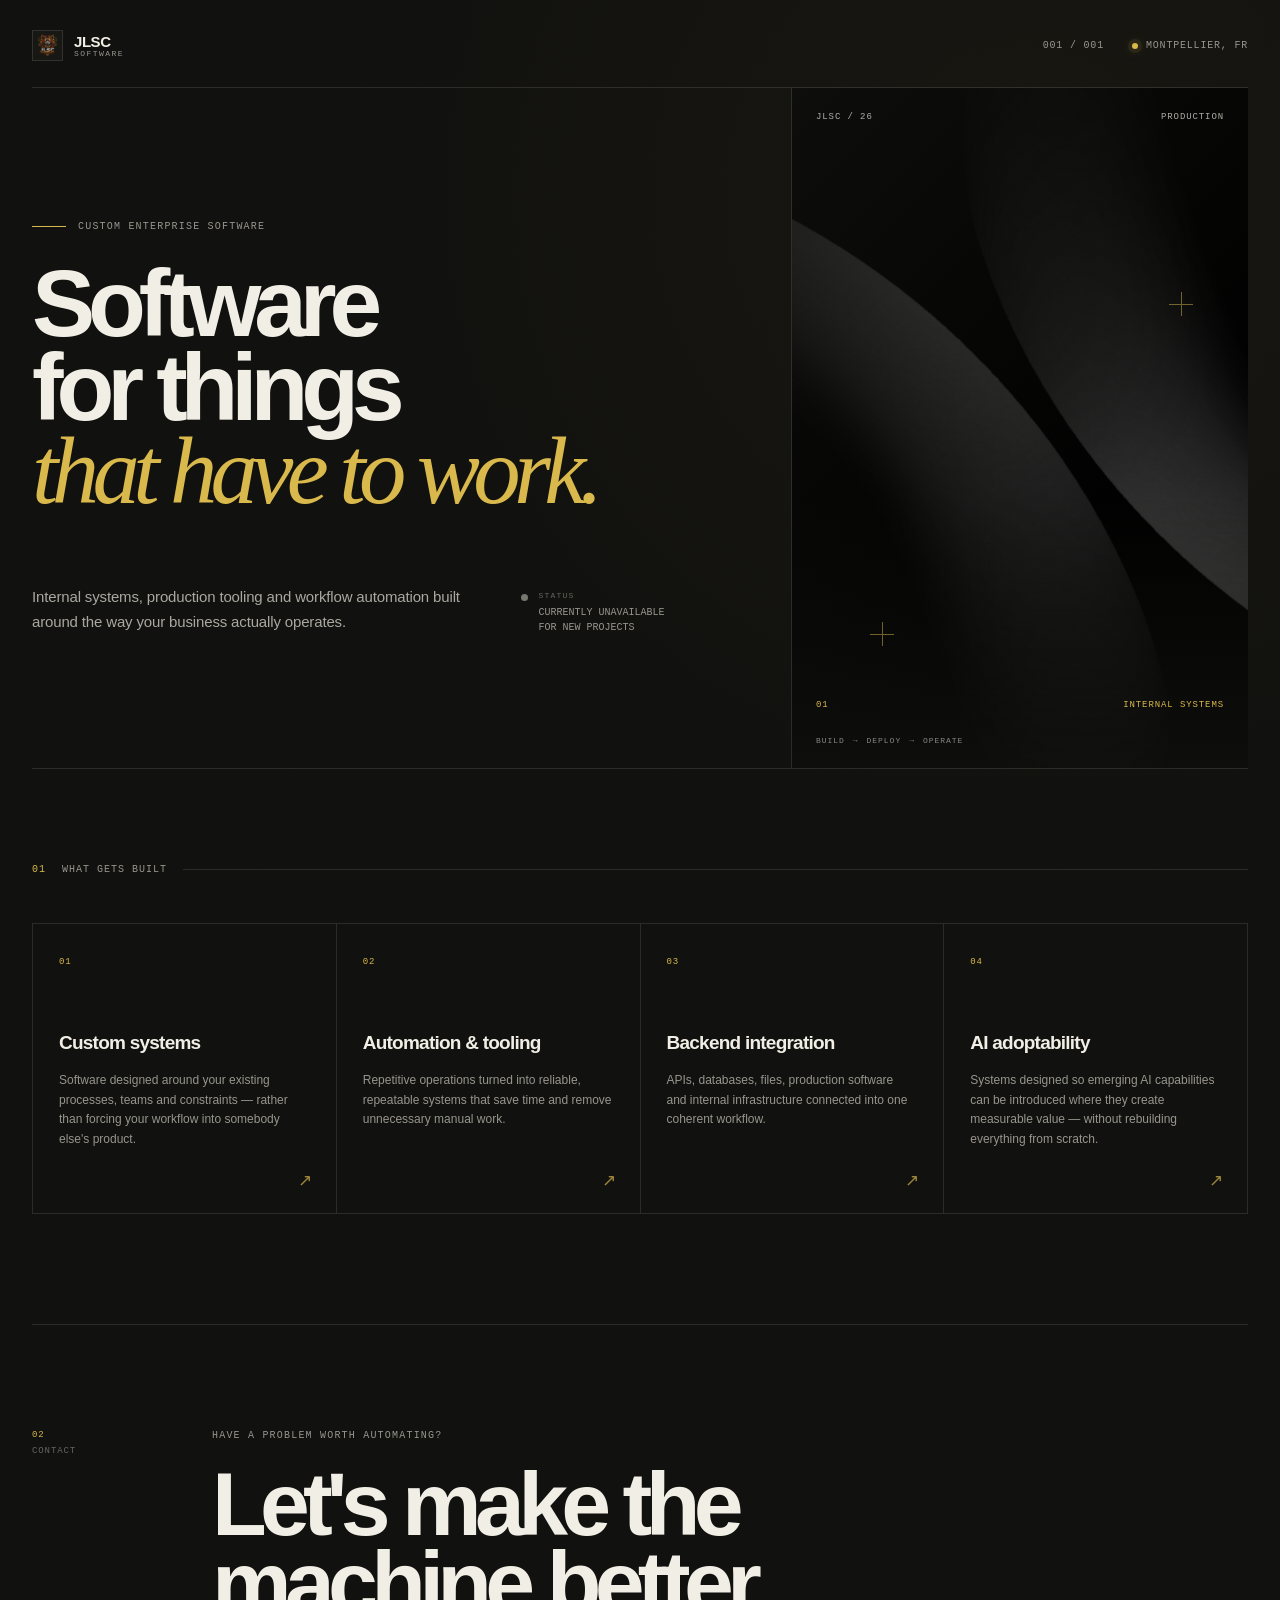
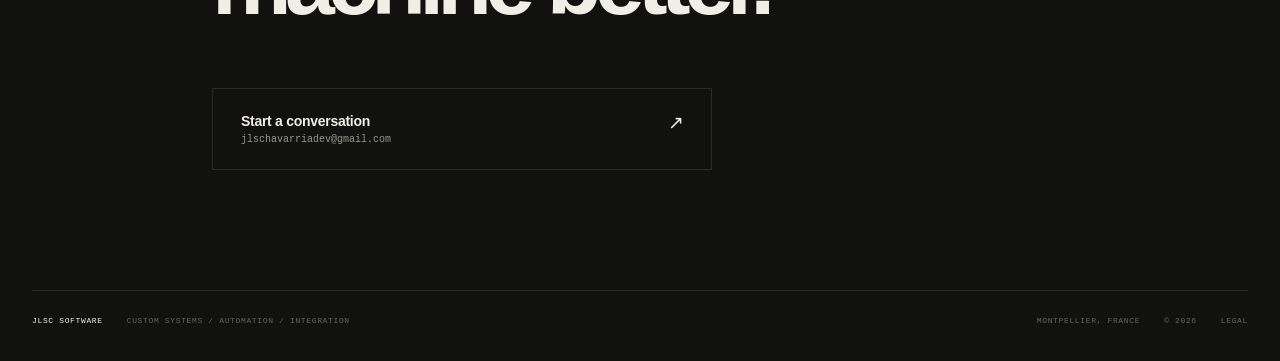
==== commit ae888d7c: "Update index.html" ====
--- a/index.html
+++ b/index.html
@@ -14,8 +14,8 @@
 
     <meta name="theme-color" content="#11110f" />
 
-    <link rel="icon" type="image/png" sizes="32x32" href="./JLSC logo.png" />
-    <link rel="apple-touch-icon" sizes="180x180" href="./JLSC logo.png" />
+    <link rel="icon" type="image/png" sizes="32x32" href="./logo.png" />
+    <link rel="apple-touch-icon" sizes="180x180" href="./logo.png" />
 
     <!-- Fonts -->
     <link rel="preconnect" href="https://fonts.googleapis.com" />
@@ -1348,7 +1348,7 @@
 
                 <span class="identity-mark">
                     <img
-                        src="./JLSC logo.png"
+                        src="./logo.png"
                         alt=""
                     />
                 </span>
